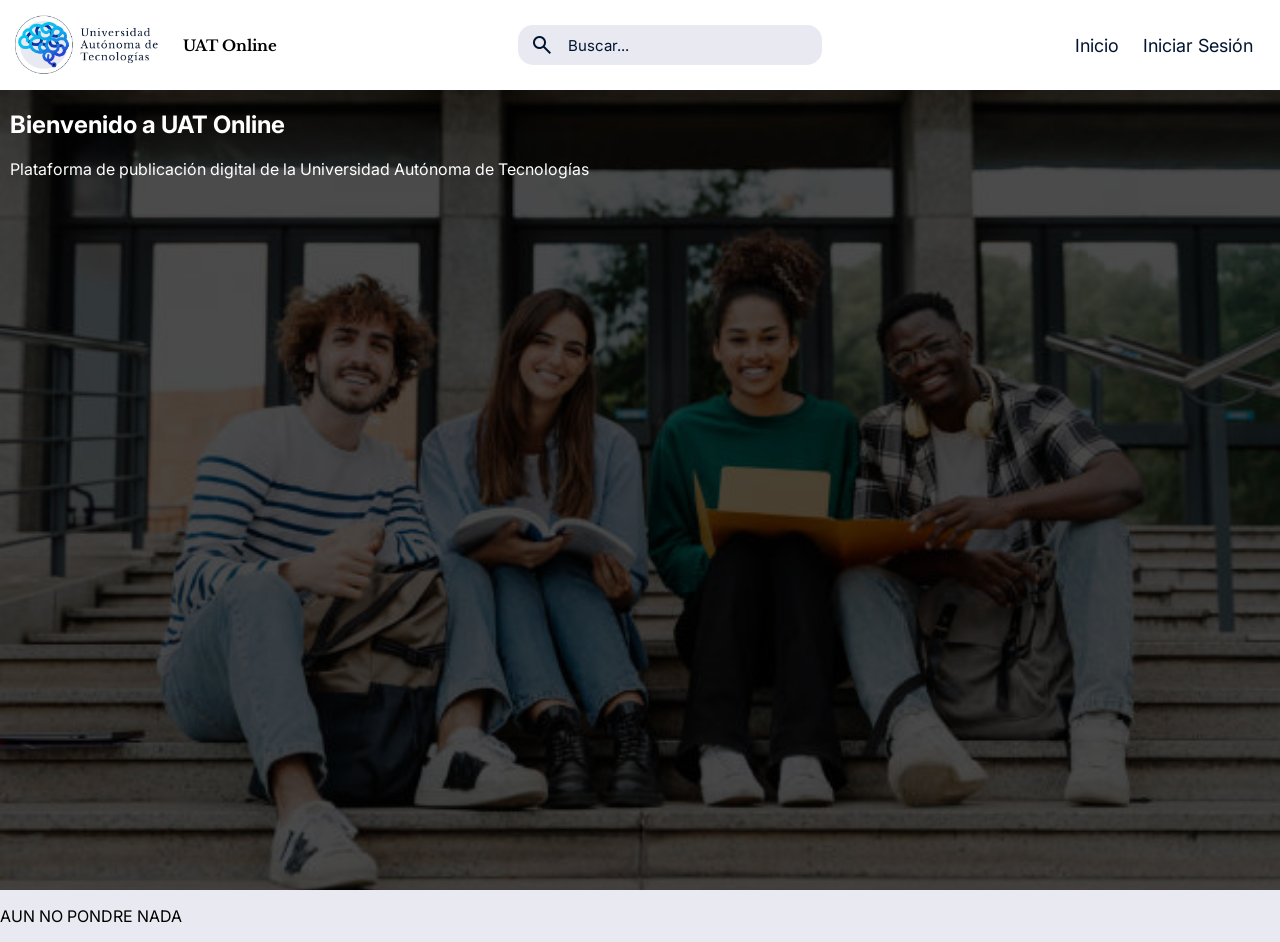
==== frontend/index.html @ 1fb451dc "Avances al menú" ====
<!DOCTYPE html>
<html lang="es">
<head>
    <meta charset="UTF-8">
    <meta name="viewport" content="width=device-width, initial-scale=1.0">

    <link rel="icon" type="image/png" href="img/logo/LogoPrincipal(fondo negro).png">
    <title>UAT Online</title>

    <link rel="preload" href="css/normalize.css" as="style">
    <link rel="stylesheet" href="css/nomalize.css">
    <link rel="preconnect" href="https://fonts.googleapis.com">
    <link rel="preconnect" href="https://fonts.gstatic.com" crossorigin>
    <link href="https://fonts.googleapis.com/css2?family=Inter:ital,opsz,wght@0,14..32,100..900;1,14..32,100..900&family=Libre+Baskerville:ital,wght@0,400..700;1,400..700&display=swap" rel="stylesheet">  
    <link rel="stylesheet" href="https://fonts.googleapis.com/css2?family=Material+Symbols+Outlined:opsz,wght,FILL,GRAD@24,400,0,0&icon_names=search" />
    <link rel="preload" href="css/styles.css" as="style">
    <link rel="stylesheet" href="css/styles.css">

</head>
<body>
    <!-- Menú de Navegación -->
    <header>
        <div class="nav-bg">

            <!-- Logo -->
            <div class="logo">
                <img src="img/logo/LogoPrincipalTexto(fondo blanco).png" alt="Logo de la empresa">
                <p>UAT Online</p>
            </div>
            
            <!-- Barra de búsqueda -->
            <div class="search-container">
                <span class="search-icon material-symbols-outlined">search</span>
                <input class="search" type="search" placeholder="Buscar...">
            </div>

            <nav class="nav-principal">
                <a href="#">Inicio</a>
                <a href="#">Iniciar Sesión</a>
            </nav>

        </div>
    </header>
    
    <!-- Heading -->
    <section class="uni">
        <section class="contenido-uni">
            <div class="ubicacion">
                <h2>Bienvenido a UAT Online</h2>
                <p>Plataforma de publicación digital de la Universidad Autónoma de Tecnologías</p>
            </div> 
        </section>
    </section>
    
    <!-- Contenido Principal -->
    <main>
        
    </main>

    <footer>
        <p>AUN NO PONDRE NADA</p>
    </footer>
</body>
</html>
---- frontend/css/styles.css ----
:root {
    --blanco: #ffffff;
    --gris-claro: #e9e9f1;
    --negro: #000000;
    --azul-logo: #001430;
    --celeste-bri: #00e3f8;
    --celeste: #0dc8f3;
    --principal: #19a2d9;
    --secundario: #0f3ab5;
    --boton-azul: #2643d4;
}

/* Globales */
html {
    font-size: 62.5%;
    box-sizing: border-box; /* Hack para Box Model */
}

*, *:before, *:after {
  box-sizing: inherit;
}

body {
    font-size: 16px; /* 1rem = 10px */
    background-color: var(--gris-claro);
    margin: 0;
    font-family: "Inter", sans-serif;
}

/* Barra Navegación */
.nav-bg {
    background-color: var(--blanco);
    padding: 1.5rem;
    display: flex;
    flex-direction: column;
    justify-content: space-between;
}

@media (min-width: 768px) {
    .nav-bg {
        flex-direction: row;
        align-items: center;
    }
}

/* Logo en nav */
.logo {
    display: flex;
    justify-content: center;
    align-items: center;
    margin-bottom: 1rem;
    gap: 2.5rem;
}

.logo img {
    height: 6rem;
    width: auto;
}

.logo p {
    font-family: "Libre Baskerville", serif;
    font-weight: 700;
    font-size: 1.5rem;
    margin: 0;  
}

@media (min-width: 768px) {
    .logo {
        display: flex;
        align-items: center;
        justify-content: center;
        margin-bottom: 0;
    }
}

/* Barra de busqueda */
.search-container {
    display: flex;
    align-items: center;
    background: var(--gris-claro);
    border-radius: 1.5rem;
    padding: 1.2rem;
    width: auto;
    height: 4rem;
}

.search::placeholder,
.search-icon {
    color: var(--azul-logo);
}

.search {
    font-size: 1.5rem;
    font-family: "Inter", sans-serif;
    margin-left: 1.2rem;
    outline: none;
    border: none;
    background: transparent;
    width: 100%;
}

@media (min-width: 768px) {
    .search-container {
        flex-direction: row;
        align-items: center;
        margin-left: 1.5rem;
        margin-right: 1.5rem;
    }
}

/* Navegación */
.nav-principal {
    display: flex;
    flex-direction: column;
    align-items: stretch;
    margin-top: 1rem;
}

@media (min-width: 768px) {
    .nav-principal {
        flex-direction: row;
        justify-content: flex-end;
        align-items: center;
        margin-top: 0;
    }
}

.nav-principal a{
    display: block;
    text-align: center;
    color: var(--azul-logo);
    text-decoration: none;
    font-weight: 400;
    font-size: 1.8rem;
    padding: 1.2rem;
}

.nav-principal a:hover {
    background-color:var(--azul-logo);
    color: var(--blanco);
    border-radius: 1.5rem;
}

/* Uni - Inicio */
.uni {
    background-image: url(../img/bg/bg-inicio.jpg);
    background-repeat: no-repeat;
    background-size: cover;
    height: 60rem;
    position: relative;
}

@media (min-width: 768px) {
    .uni {
        height: 80rem;
    }
}

.contenido-uni {
    position: absolute;
    background-color: rgba(0, 0, 0, .7);
    background-color: rgb(0 0 0 / 70%);
    width: 100%;
    height: 100%;
}

.contenido-uni h2,
.contenido-uni p {
    color: var(--blanco);
}

.contenido-uni .ubicacion {
    margin: 1rem;
    display: block;
    align-items: center;
}
---- frontend/css/styles.css ----
:root {
    --blanco: #ffffff;
    --gris-claro: #e9e9f1;
    --negro: #000000;
    --azul-logo: #001430;
    --celeste-bri: #00e3f8;
    --celeste: #0dc8f3;
    --principal: #19a2d9;
    --secundario: #0f3ab5;
    --boton-azul: #2643d4;
}

/* Globales */
html {
    font-size: 62.5%;
    box-sizing: border-box; /* Hack para Box Model */
}

*, *:before, *:after {
  box-sizing: inherit;
}

body {
    font-size: 16px; /* 1rem = 10px */
    background-color: var(--gris-claro);
    margin: 0;
    font-family: "Inter", sans-serif;
}

/* Barra Navegación */
.nav-bg {
    background-color: var(--blanco);
    padding: 1.5rem;
    display: flex;
    flex-direction: column;
    justify-content: space-between;
}

@media (min-width: 768px) {
    .nav-bg {
        flex-direction: row;
        align-items: center;
    }
}

/* Logo en nav */
.logo {
    display: flex;
    justify-content: center;
    align-items: center;
    margin-bottom: 1rem;
    gap: 2.5rem;
}

.logo img {
    height: 6rem;
    width: auto;
}

.logo p {
    font-family: "Libre Baskerville", serif;
    font-weight: 700;
    font-size: 1.5rem;
    margin: 0;  
}

@media (min-width: 768px) {
    .logo {
        display: flex;
        align-items: center;
        justify-content: center;
        margin-bottom: 0;
    }
}

/* Barra de busqueda */
.search-container {
    display: flex;
    align-items: center;
    background: var(--gris-claro);
    border-radius: 1.5rem;
    padding: 1.2rem;
    width: auto;
    height: 4rem;
}

.search::placeholder,
.search-icon {
    color: var(--azul-logo);
}

.search {
    font-size: 1.5rem;
    font-family: "Inter", sans-serif;
    margin-left: 1.2rem;
    outline: none;
    border: none;
    background: transparent;
    width: 100%;
}

@media (min-width: 768px) {
    .search-container {
        flex-direction: row;
        align-items: center;
        margin-left: 1.5rem;
        margin-right: 1.5rem;
    }
}

/* Navegación */
.nav-principal {
    display: flex;
    flex-direction: column;
    align-items: stretch;
    margin-top: 1rem;
}

@media (min-width: 768px) {
    .nav-principal {
        flex-direction: row;
        justify-content: flex-end;
        align-items: center;
        margin-top: 0;
    }
}

.nav-principal a{
    display: block;
    text-align: center;
    color: var(--azul-logo);
    text-decoration: none;
    font-weight: 400;
    font-size: 1.8rem;
    padding: 1.2rem;
}

.nav-principal a:hover {
    background-color:var(--azul-logo);
    color: var(--blanco);
    border-radius: 1.5rem;
}

/* Uni - Inicio */
.uni {
    background-image: url(../img/bg/bg-inicio.jpg);
    background-repeat: no-repeat;
    background-size: cover;
    height: 60rem;
    position: relative;
}

@media (min-width: 768px) {
    .uni {
        height: 80rem;
    }
}

.contenido-uni {
    position: absolute;
    background-color: rgba(0, 0, 0, .7);
    background-color: rgb(0 0 0 / 70%);
    width: 100%;
    height: 100%;
}

.contenido-uni h2,
.contenido-uni p {
    color: var(--blanco);
}

.contenido-uni .ubicacion {
    margin: 1rem;
    display: block;
    align-items: center;
}
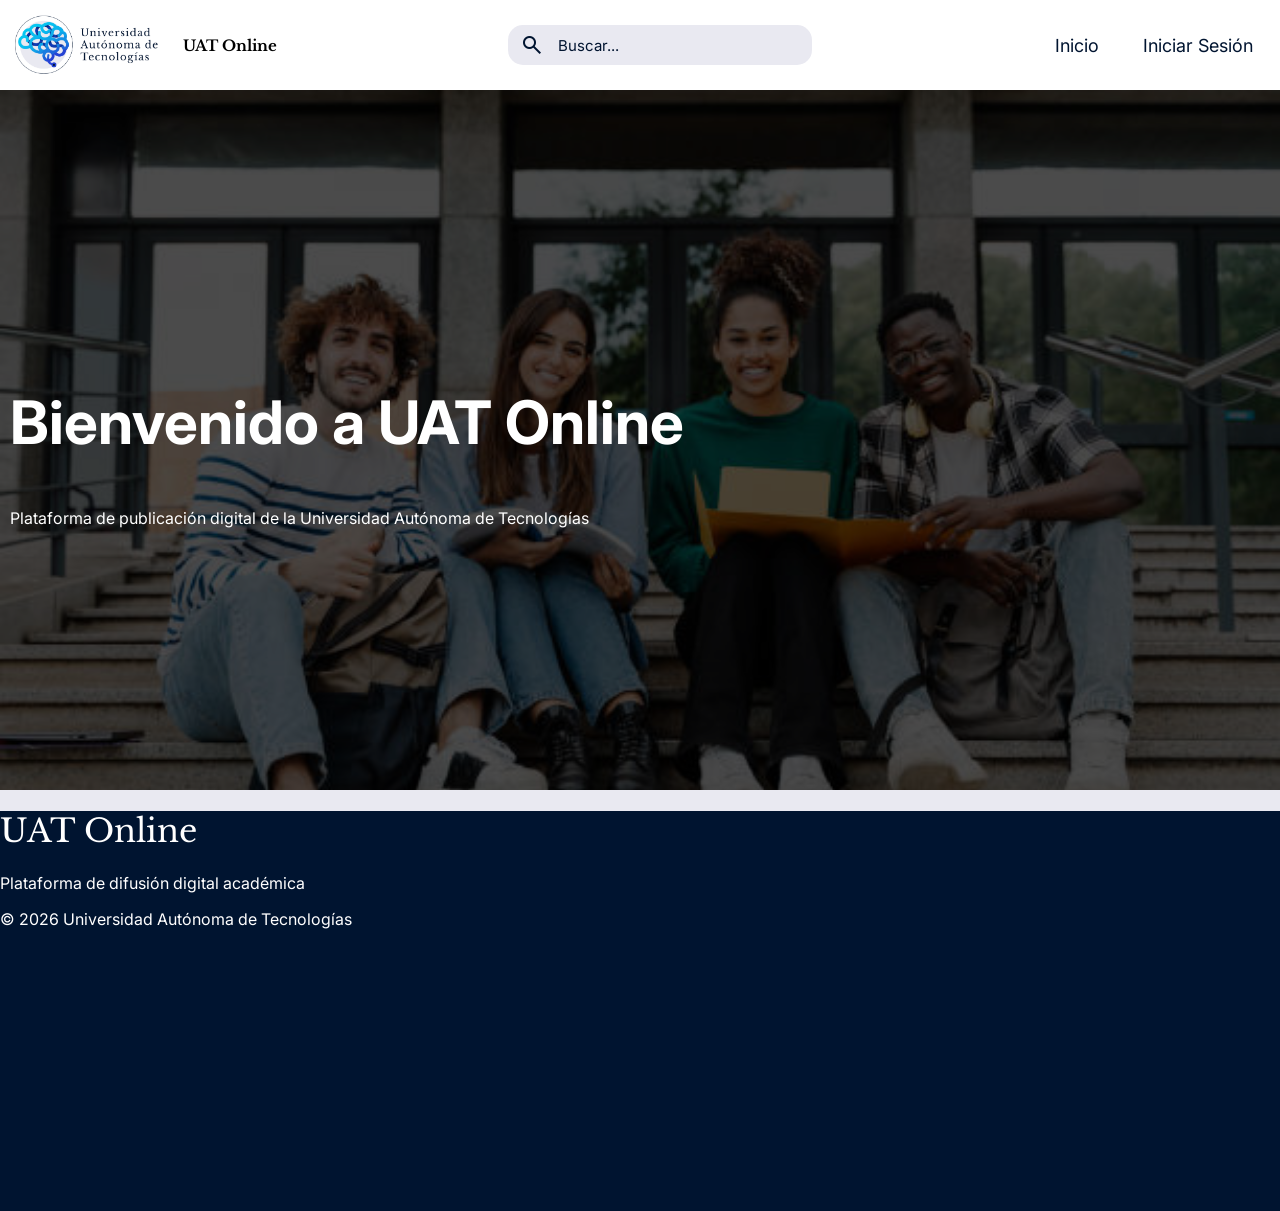
==== commit 77b93739: "Avances" ====
--- a/frontend/index.html
+++ b/frontend/index.html
@@ -54,11 +54,24 @@
     
     <!-- Contenido Principal -->
     <main>
-        
+        <section class="ultimas-publi">
+
+        </section>
+
+        <section class="material-clases">
+
+        </section>
+
+        <section class="salon-fama">
+
+        </section>
+
     </main>
 
-    <footer>
-        <p>AUN NO PONDRE NADA</p>
-    </footer>
 </body>
+<footer class="footer">
+    <h1>UAT Online</h1>
+    <p>Plataforma de difusión digital académica</p>
+    <p>© 2026 Universidad Autónoma de Tecnologías</p>
+</footer>
 </html>
--- a/frontend/css/styles.css
+++ b/frontend/css/styles.css
@@ -95,7 +95,7 @@
     margin-left: 1.2rem;
     outline: none;
     border: none;
-    background: transparent;
+    background: transparent;    
     width: 100%;
 }
 
@@ -119,9 +119,9 @@
 @media (min-width: 768px) {
     .nav-principal {
         flex-direction: row;
-        justify-content: flex-end;
-        align-items: center;
+        justify-content: space-between;
         margin-top: 0;
+        gap: 2rem;
     }
 }
 
@@ -136,8 +136,8 @@
 }
 
 .nav-principal a:hover {
-    background-color:var(--azul-logo);
-    color: var(--blanco);
+    background-color:var(--gris-claro);
+    color: var(--azul-logo);
     border-radius: 1.5rem;
 }
 
@@ -146,13 +146,13 @@
     background-image: url(../img/bg/bg-inicio.jpg);
     background-repeat: no-repeat;
     background-size: cover;
-    height: 60rem;
+    height: 40rem;
     position: relative;
 }
 
 @media (min-width: 768px) {
     .uni {
-        height: 80rem;
+        height: 70rem;
     }
 }
 
@@ -162,15 +162,39 @@
     background-color: rgb(0 0 0 / 70%);
     width: 100%;
     height: 100%;
+    display: flex;
+    flex-direction: column;
+	align-items: start;
+	justify-content: center;
 }
 
 .contenido-uni h2,
 .contenido-uni p {
     color: var(--blanco);
+}
+
+.contenido-uni h2 {
+    font-size: 6rem;
 }
 
 .contenido-uni .ubicacion {
     margin: 1rem;
     display: block;
     align-items: center;
+}
+
+/* Footer */
+.footer {
+    background-color: var(--azul-logo);
+    height: 40rem;
+}
+
+.footer h1 {
+    color: var(--blanco);
+    font-family: "Libre Baskerville", serif;
+    font-weight: 400;
+}
+
+.footer p {
+    color: var(--blanco);
 }
--- a/frontend/css/styles.css
+++ b/frontend/css/styles.css
@@ -95,7 +95,7 @@
     margin-left: 1.2rem;
     outline: none;
     border: none;
-    background: transparent;
+    background: transparent;    
     width: 100%;
 }
 
@@ -119,9 +119,9 @@
 @media (min-width: 768px) {
     .nav-principal {
         flex-direction: row;
-        justify-content: flex-end;
-        align-items: center;
+        justify-content: space-between;
         margin-top: 0;
+        gap: 2rem;
     }
 }
 
@@ -136,8 +136,8 @@
 }
 
 .nav-principal a:hover {
-    background-color:var(--azul-logo);
-    color: var(--blanco);
+    background-color:var(--gris-claro);
+    color: var(--azul-logo);
     border-radius: 1.5rem;
 }
 
@@ -146,13 +146,13 @@
     background-image: url(../img/bg/bg-inicio.jpg);
     background-repeat: no-repeat;
     background-size: cover;
-    height: 60rem;
+    height: 40rem;
     position: relative;
 }
 
 @media (min-width: 768px) {
     .uni {
-        height: 80rem;
+        height: 70rem;
     }
 }
 
@@ -162,15 +162,39 @@
     background-color: rgb(0 0 0 / 70%);
     width: 100%;
     height: 100%;
+    display: flex;
+    flex-direction: column;
+	align-items: start;
+	justify-content: center;
 }
 
 .contenido-uni h2,
 .contenido-uni p {
     color: var(--blanco);
+}
+
+.contenido-uni h2 {
+    font-size: 6rem;
 }
 
 .contenido-uni .ubicacion {
     margin: 1rem;
     display: block;
     align-items: center;
+}
+
+/* Footer */
+.footer {
+    background-color: var(--azul-logo);
+    height: 40rem;
+}
+
+.footer h1 {
+    color: var(--blanco);
+    font-family: "Libre Baskerville", serif;
+    font-weight: 400;
+}
+
+.footer p {
+    color: var(--blanco);
 }
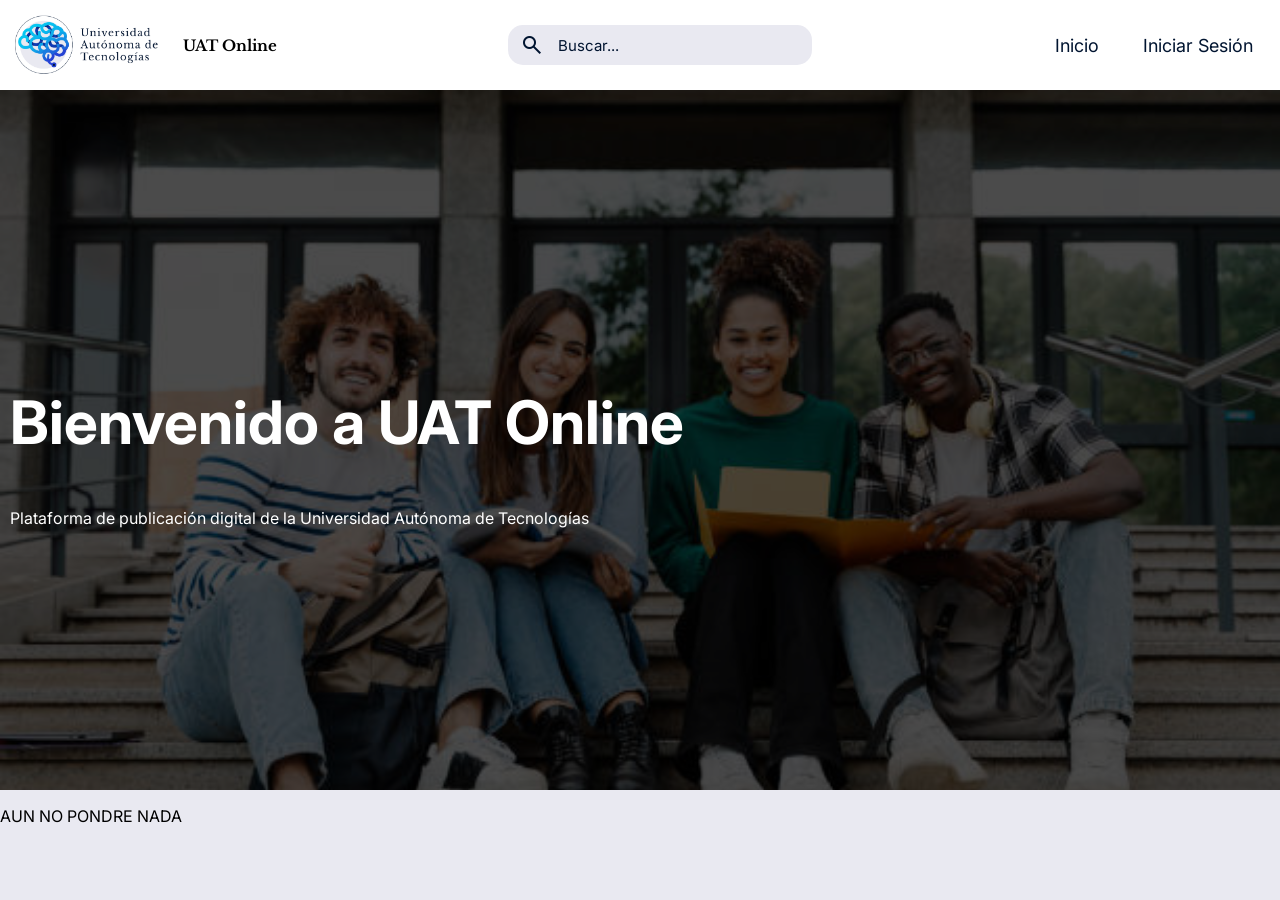
==== commit f86464fa: "Login terminado" ====
--- a/frontend/index.html
+++ b/frontend/index.html
@@ -36,7 +36,7 @@
 
             <nav class="nav-principal">
                 <a href="#">Inicio</a>
-                <a href="#">Iniciar Sesión</a>
+                <a href="login.html">Iniciar Sesión</a>
             </nav>
 
         </div>
@@ -54,24 +54,11 @@
     
     <!-- Contenido Principal -->
     <main>
-        <section class="ultimas-publi">
-
-        </section>
-
-        <section class="material-clases">
-
-        </section>
-
-        <section class="salon-fama">
-
-        </section>
-
+        
     </main>
 
+    <footer>
+        <p>AUN NO PONDRE NADA</p>
+    </footer>
 </body>
-<footer class="footer">
-    <h1>UAT Online</h1>
-    <p>Plataforma de difusión digital académica</p>
-    <p>© 2026 Universidad Autónoma de Tecnologías</p>
-</footer>
 </html>
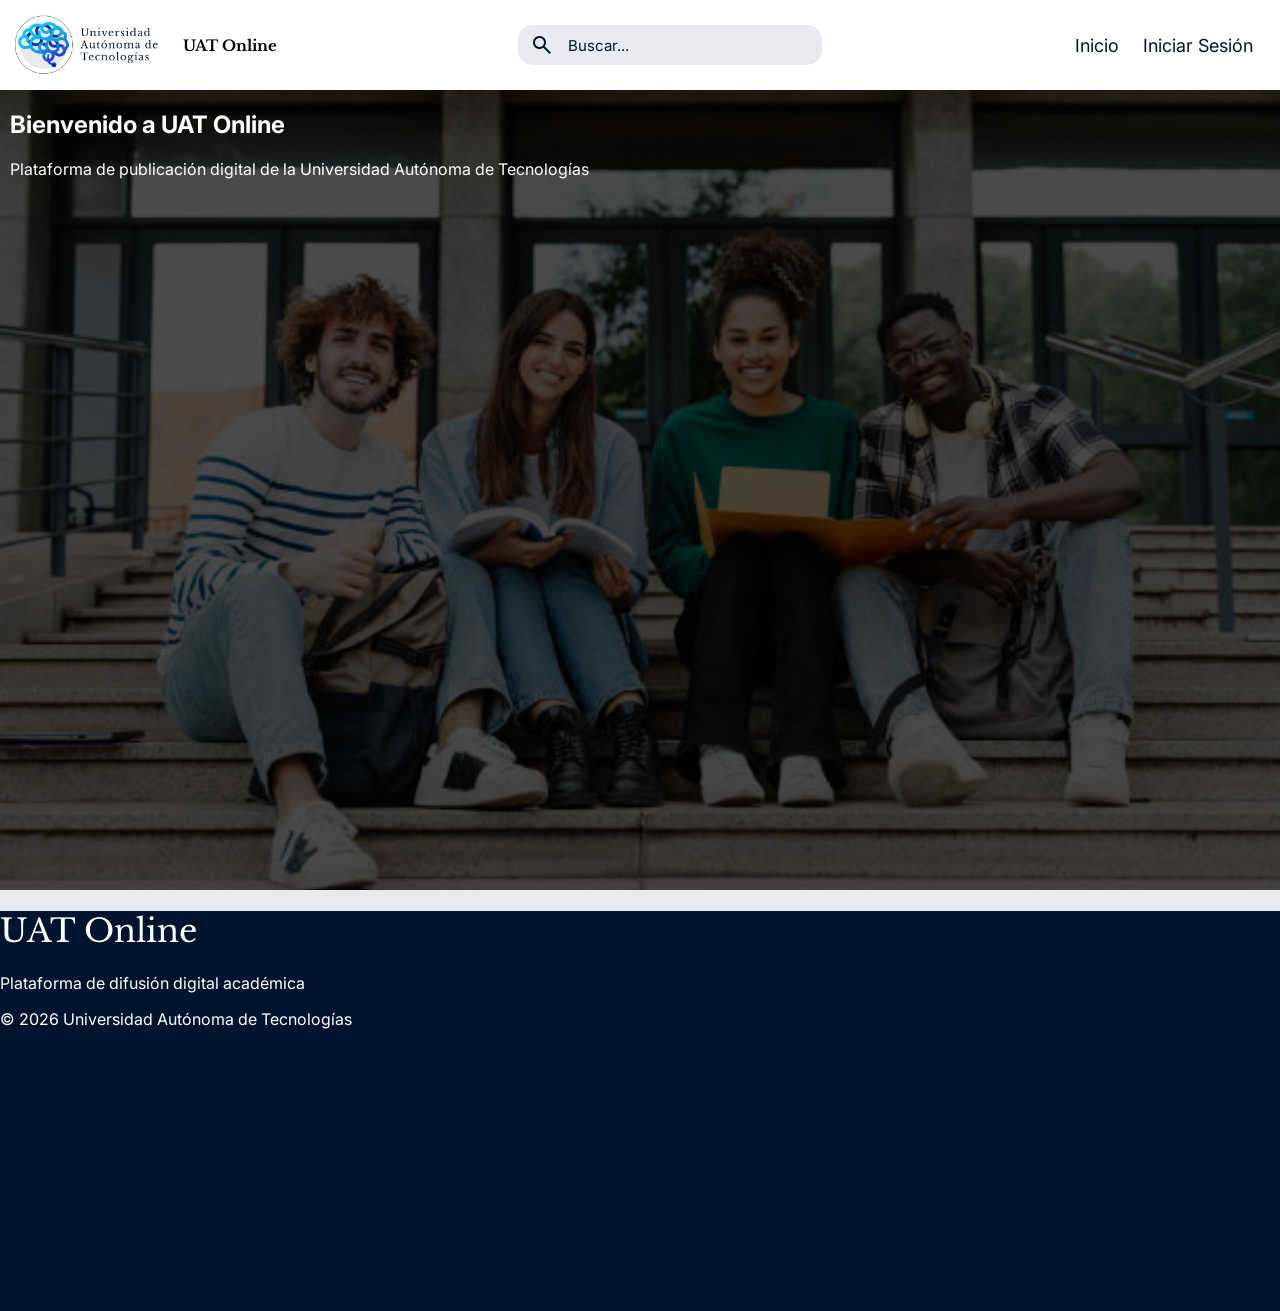
==== commit 1463679c: "Merge branch 'main' into Espitia" ====
--- a/frontend/index.html
+++ b/frontend/index.html
@@ -54,11 +54,24 @@
     
     <!-- Contenido Principal -->
     <main>
-        
+        <section class="ultimas-publi">
+
+        </section>
+
+        <section class="material-clases">
+
+        </section>
+
+        <section class="salon-fama">
+
+        </section>
+
     </main>
 
-    <footer>
-        <p>AUN NO PONDRE NADA</p>
-    </footer>
 </body>
+<footer class="footer">
+    <h1>UAT Online</h1>
+    <p>Plataforma de difusión digital académica</p>
+    <p>© 2026 Universidad Autónoma de Tecnologías</p>
+</footer>
 </html>
--- a/frontend/css/styles.css
+++ b/frontend/css/styles.css
@@ -95,7 +95,7 @@
     margin-left: 1.2rem;
     outline: none;
     border: none;
-    background: transparent;    
+    background: transparent;
     width: 100%;
 }
 
@@ -119,9 +119,7 @@
 @media (min-width: 768px) {
     .nav-principal {
         flex-direction: row;
-        justify-content: space-between;
         margin-top: 0;
-        gap: 2rem;
     }
 }
 
@@ -141,18 +139,24 @@
     border-radius: 1.5rem;
 }
 
+.nav-principal .pag-actual {
+    background-color: var(--azul-logo);
+    color: var(--blanco);
+    border-radius: 1.5rem;
+}
+
 /* Uni - Inicio */
 .uni {
     background-image: url(../img/bg/bg-inicio.jpg);
     background-repeat: no-repeat;
     background-size: cover;
-    height: 40rem;
+    height: 60rem;
     position: relative;
 }
 
 @media (min-width: 768px) {
     .uni {
-        height: 70rem;
+        height: 80rem;
     }
 }
 
@@ -162,19 +166,11 @@
     background-color: rgb(0 0 0 / 70%);
     width: 100%;
     height: 100%;
-    display: flex;
-    flex-direction: column;
-	align-items: start;
-	justify-content: center;
 }
 
 .contenido-uni h2,
 .contenido-uni p {
     color: var(--blanco);
-}
-
-.contenido-uni h2 {
-    font-size: 6rem;
 }
 
 .contenido-uni .ubicacion {
--- a/frontend/css/styles.css
+++ b/frontend/css/styles.css
@@ -95,7 +95,7 @@
     margin-left: 1.2rem;
     outline: none;
     border: none;
-    background: transparent;    
+    background: transparent;
     width: 100%;
 }
 
@@ -119,9 +119,7 @@
 @media (min-width: 768px) {
     .nav-principal {
         flex-direction: row;
-        justify-content: space-between;
         margin-top: 0;
-        gap: 2rem;
     }
 }
 
@@ -141,18 +139,24 @@
     border-radius: 1.5rem;
 }
 
+.nav-principal .pag-actual {
+    background-color: var(--azul-logo);
+    color: var(--blanco);
+    border-radius: 1.5rem;
+}
+
 /* Uni - Inicio */
 .uni {
     background-image: url(../img/bg/bg-inicio.jpg);
     background-repeat: no-repeat;
     background-size: cover;
-    height: 40rem;
+    height: 60rem;
     position: relative;
 }
 
 @media (min-width: 768px) {
     .uni {
-        height: 70rem;
+        height: 80rem;
     }
 }
 
@@ -162,19 +166,11 @@
     background-color: rgb(0 0 0 / 70%);
     width: 100%;
     height: 100%;
-    display: flex;
-    flex-direction: column;
-	align-items: start;
-	justify-content: center;
 }
 
 .contenido-uni h2,
 .contenido-uni p {
     color: var(--blanco);
-}
-
-.contenido-uni h2 {
-    font-size: 6rem;
 }
 
 .contenido-uni .ubicacion {
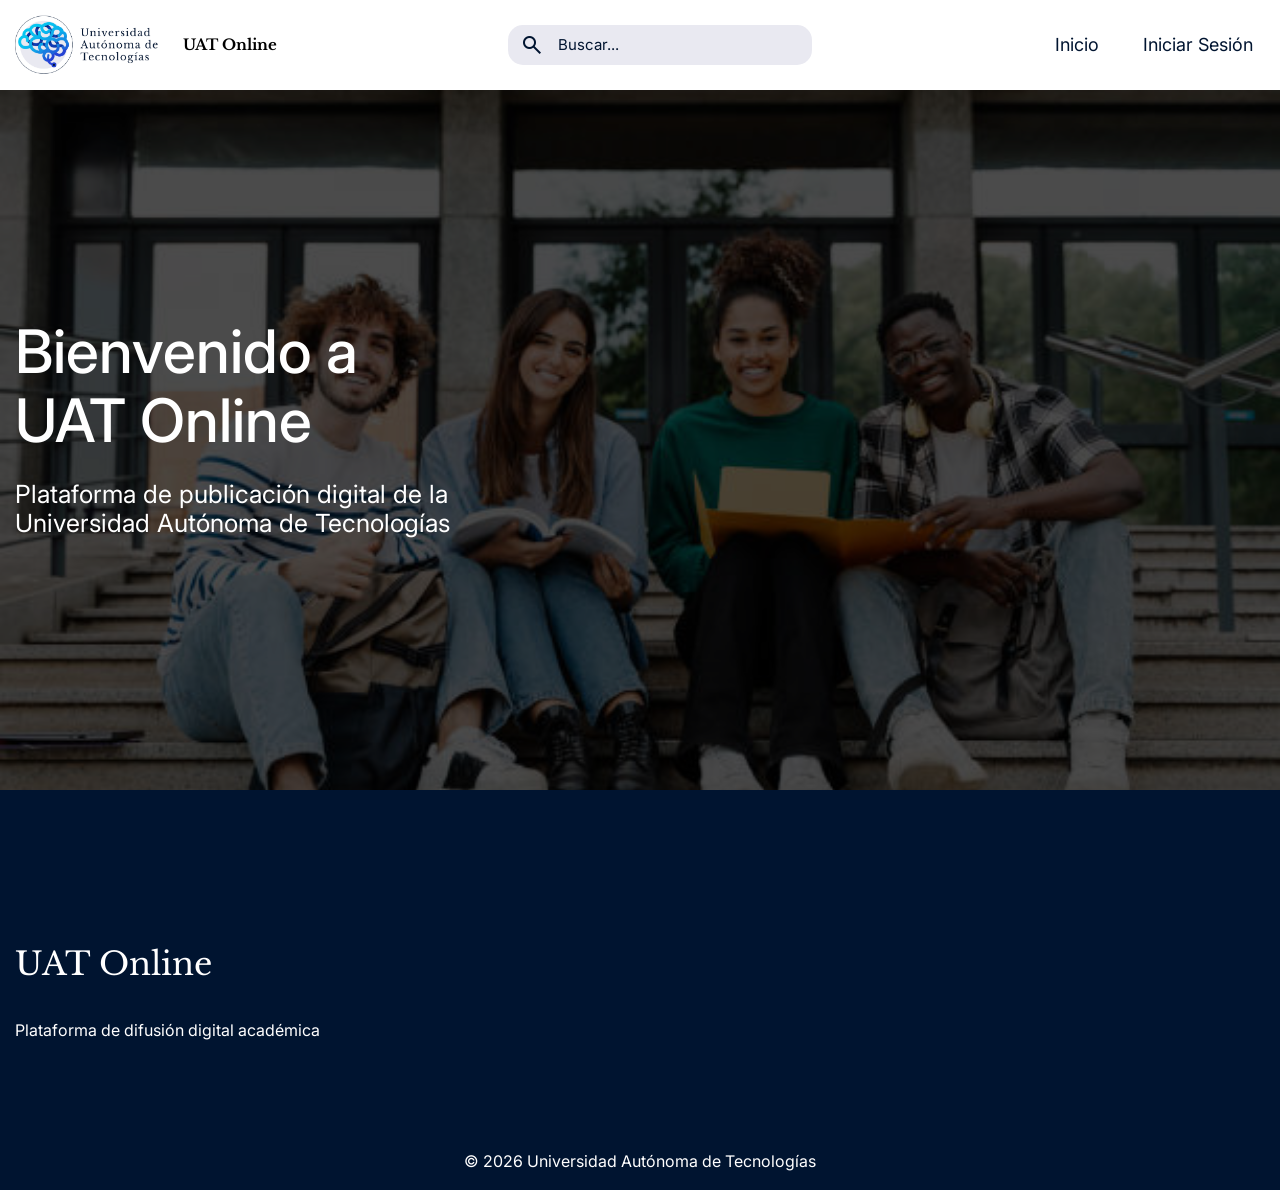
==== commit bc5228ad: "Ajustes en barra nav de otras paginas, acomodo de codigo de espitia cabron, cambio de imagen en inic" ====
--- a/frontend/index.html
+++ b/frontend/index.html
@@ -8,7 +8,7 @@
     <title>UAT Online</title>
 
     <link rel="preload" href="css/normalize.css" as="style">
-    <link rel="stylesheet" href="css/nomalize.css">
+    <link rel="stylesheet" href="css/normalize.css">
     <link rel="preconnect" href="https://fonts.googleapis.com">
     <link rel="preconnect" href="https://fonts.gstatic.com" crossorigin>
     <link href="https://fonts.googleapis.com/css2?family=Inter:ital,opsz,wght@0,14..32,100..900;1,14..32,100..900&family=Libre+Baskerville:ital,wght@0,400..700;1,400..700&display=swap" rel="stylesheet">  
@@ -23,7 +23,7 @@
         <div class="nav-bg">
 
             <!-- Logo -->
-            <div class="logo">
+            <div class="logo" href="index.html">
                 <img src="img/logo/LogoPrincipalTexto(fondo blanco).png" alt="Logo de la empresa">
                 <p>UAT Online</p>
             </div>
@@ -35,19 +35,19 @@
             </div>
 
             <nav class="nav-principal">
-                <a href="#">Inicio</a>
+                <a href="index.html">Inicio</a>
                 <a href="login.html">Iniciar Sesión</a>
             </nav>
 
         </div>
     </header>
     
-    <!-- Heading -->
+    <!-- Heading --> 
     <section class="uni">
         <section class="contenido-uni">
             <div class="ubicacion">
-                <h2>Bienvenido a UAT Online</h2>
-                <p>Plataforma de publicación digital de la Universidad Autónoma de Tecnologías</p>
+                <h2>Bienvenido a<br>UAT Online</h2>
+                <p>Plataforma de publicación digital de la<br>Universidad Autónoma de Tecnologías</p>
             </div> 
         </section>
     </section>
@@ -70,8 +70,10 @@
 
 </body>
 <footer class="footer">
-    <h1>UAT Online</h1>
-    <p>Plataforma de difusión digital académica</p>
-    <p>© 2026 Universidad Autónoma de Tecnologías</p>
+    <section class="contenido-footer">
+        <h1>UAT Online</h1>
+        <p>Plataforma de difusión digital académica</p>
+    </section>
+    <p class="copy">© 2026 Universidad Autónoma de Tecnologías</p>
 </footer>
 </html>
--- a/frontend/css/styles.css
+++ b/frontend/css/styles.css
@@ -61,7 +61,7 @@
     font-family: "Libre Baskerville", serif;
     font-weight: 700;
     font-size: 1.5rem;
-    margin: 0;  
+    margin: 0;
 }
 
 @media (min-width: 768px) {
@@ -95,7 +95,7 @@
     margin-left: 1.2rem;
     outline: none;
     border: none;
-    background: transparent;
+    background: transparent;    
     width: 100%;
 }
 
@@ -119,7 +119,10 @@
 @media (min-width: 768px) {
     .nav-principal {
         flex-direction: row;
+        justify-content: space-between;
         margin-top: 0;
+        gap: 2rem;
+        align-items: center;
     }
 }
 
@@ -139,24 +142,18 @@
     border-radius: 1.5rem;
 }
 
-.nav-principal .pag-actual {
-    background-color: var(--azul-logo);
-    color: var(--blanco);
-    border-radius: 1.5rem;
-}
-
 /* Uni - Inicio */
 .uni {
     background-image: url(../img/bg/bg-inicio.jpg);
     background-repeat: no-repeat;
     background-size: cover;
-    height: 60rem;
+    height: 40rem;
     position: relative;
 }
 
 @media (min-width: 768px) {
     .uni {
-        height: 80rem;
+        height: 70rem;
     }
 }
 
@@ -166,15 +163,36 @@
     background-color: rgb(0 0 0 / 70%);
     width: 100%;
     height: 100%;
+    display: flex;
+    flex-direction: column;
+	align-items: start;
+	justify-content: center;
 }
 
 .contenido-uni h2,
 .contenido-uni p {
     color: var(--blanco);
+    font-size: 1.5rem;
+}
+
+.contenido-uni h2 {
+    font-size: 3.5rem;
+    font-weight: 500;
+    margin: 0;
+}
+
+@media (min-width: 768px) {
+    .contenido-uni h2 {
+        font-size: 6rem;
+    }
+
+    .contenido-uni p {
+        font-size: 2.5rem;
+    }
 }
 
 .contenido-uni .ubicacion {
-    margin: 1rem;
+    margin: 1.5rem;
     display: block;
     align-items: center;
 }
@@ -183,6 +201,18 @@
 .footer {
     background-color: var(--azul-logo);
     height: 40rem;
+    position: relative;
+}
+
+.contenido-footer {
+    position: absolute;
+    width: 100%;
+    height: 100%;
+    display: flex;
+    flex-direction: column;
+    align-items: start;
+    justify-content: center;
+    padding: 1.5rem;
 }
 
 .footer h1 {
@@ -193,4 +223,13 @@
 
 .footer p {
     color: var(--blanco);
+}
+
+p.copy {
+    position: absolute;
+    bottom: 0;
+    width: 100%;
+    margin: 0;
+    padding: 2rem 0;
+    text-align: center;
 }
--- a/frontend/css/styles.css
+++ b/frontend/css/styles.css
@@ -61,7 +61,7 @@
     font-family: "Libre Baskerville", serif;
     font-weight: 700;
     font-size: 1.5rem;
-    margin: 0;  
+    margin: 0;
 }
 
 @media (min-width: 768px) {
@@ -95,7 +95,7 @@
     margin-left: 1.2rem;
     outline: none;
     border: none;
-    background: transparent;
+    background: transparent;    
     width: 100%;
 }
 
@@ -119,7 +119,10 @@
 @media (min-width: 768px) {
     .nav-principal {
         flex-direction: row;
+        justify-content: space-between;
         margin-top: 0;
+        gap: 2rem;
+        align-items: center;
     }
 }
 
@@ -139,24 +142,18 @@
     border-radius: 1.5rem;
 }
 
-.nav-principal .pag-actual {
-    background-color: var(--azul-logo);
-    color: var(--blanco);
-    border-radius: 1.5rem;
-}
-
 /* Uni - Inicio */
 .uni {
     background-image: url(../img/bg/bg-inicio.jpg);
     background-repeat: no-repeat;
     background-size: cover;
-    height: 60rem;
+    height: 40rem;
     position: relative;
 }
 
 @media (min-width: 768px) {
     .uni {
-        height: 80rem;
+        height: 70rem;
     }
 }
 
@@ -166,15 +163,36 @@
     background-color: rgb(0 0 0 / 70%);
     width: 100%;
     height: 100%;
+    display: flex;
+    flex-direction: column;
+	align-items: start;
+	justify-content: center;
 }
 
 .contenido-uni h2,
 .contenido-uni p {
     color: var(--blanco);
+    font-size: 1.5rem;
+}
+
+.contenido-uni h2 {
+    font-size: 3.5rem;
+    font-weight: 500;
+    margin: 0;
+}
+
+@media (min-width: 768px) {
+    .contenido-uni h2 {
+        font-size: 6rem;
+    }
+
+    .contenido-uni p {
+        font-size: 2.5rem;
+    }
 }
 
 .contenido-uni .ubicacion {
-    margin: 1rem;
+    margin: 1.5rem;
     display: block;
     align-items: center;
 }
@@ -183,6 +201,18 @@
 .footer {
     background-color: var(--azul-logo);
     height: 40rem;
+    position: relative;
+}
+
+.contenido-footer {
+    position: absolute;
+    width: 100%;
+    height: 100%;
+    display: flex;
+    flex-direction: column;
+    align-items: start;
+    justify-content: center;
+    padding: 1.5rem;
 }
 
 .footer h1 {
@@ -193,4 +223,13 @@
 
 .footer p {
     color: var(--blanco);
+}
+
+p.copy {
+    position: absolute;
+    bottom: 0;
+    width: 100%;
+    margin: 0;
+    padding: 2rem 0;
+    text-align: center;
 }
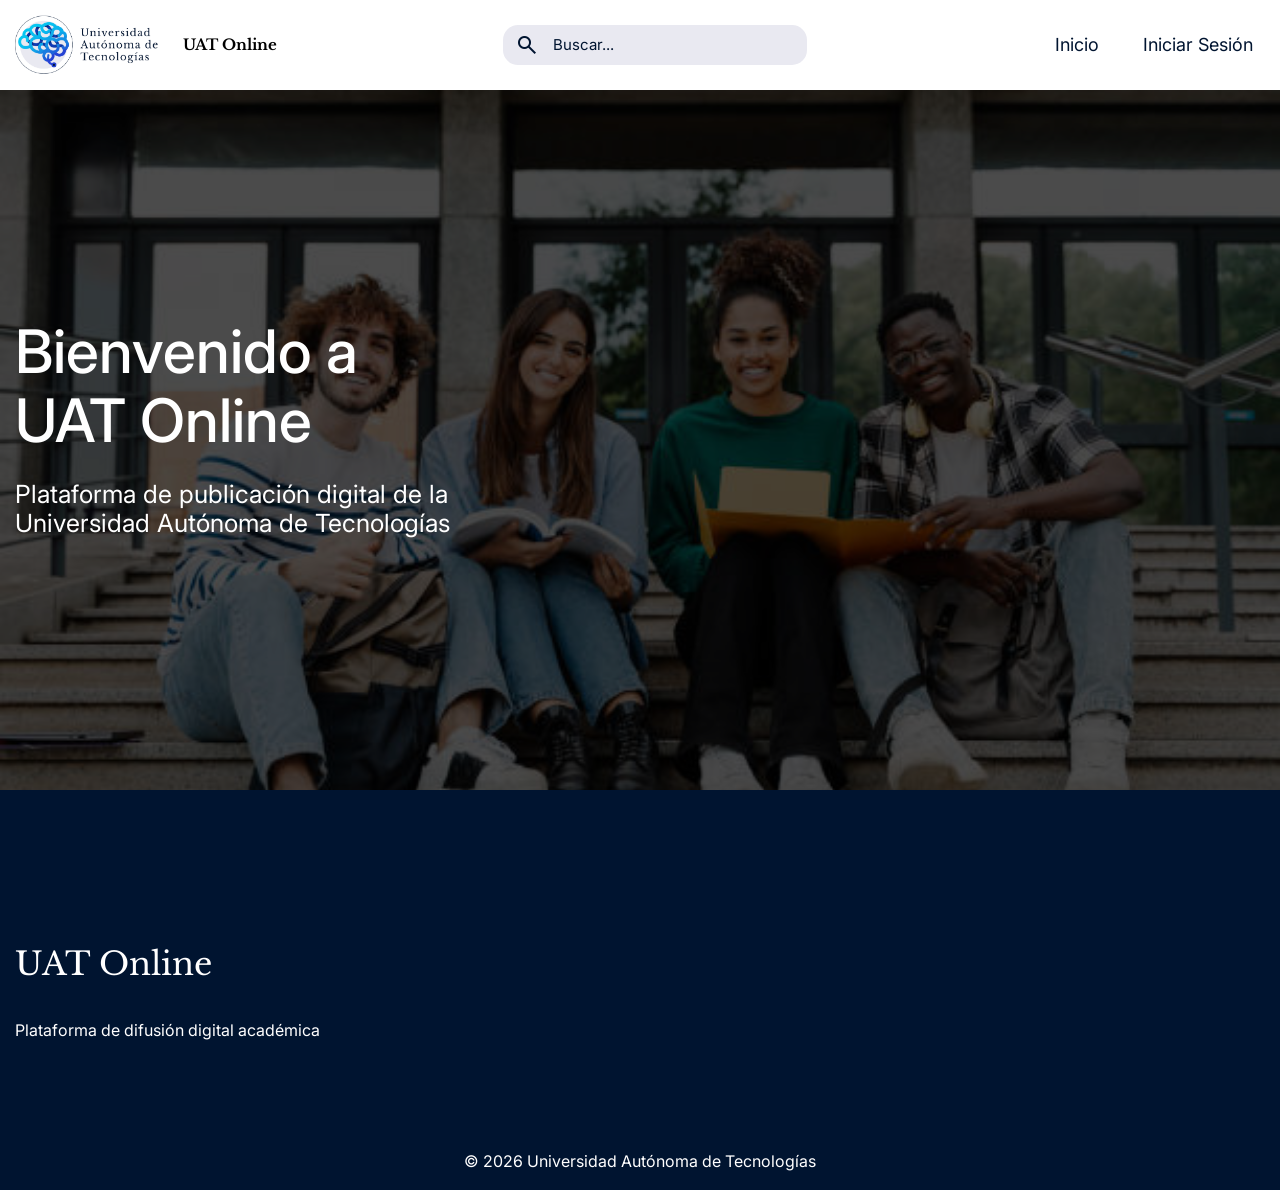
==== commit 599821cb: "Merge branch 'main' into fernando" ====
--- a/frontend/index.html
+++ b/frontend/index.html
@@ -5,7 +5,7 @@
     <meta name="viewport" content="width=device-width, initial-scale=1.0">
 
     <link rel="icon" type="image/png" href="img/logo/LogoPrincipal(fondo negro).png">
-    <title>UAT Online</title>
+    <title>UAT Online - Inicio</title>
 
     <link rel="preload" href="css/normalize.css" as="style">
     <link rel="stylesheet" href="css/normalize.css">
@@ -13,6 +13,7 @@
     <link rel="preconnect" href="https://fonts.gstatic.com" crossorigin>
     <link href="https://fonts.googleapis.com/css2?family=Inter:ital,opsz,wght@0,14..32,100..900;1,14..32,100..900&family=Libre+Baskerville:ital,wght@0,400..700;1,400..700&display=swap" rel="stylesheet">  
     <link rel="stylesheet" href="https://fonts.googleapis.com/css2?family=Material+Symbols+Outlined:opsz,wght,FILL,GRAD@24,400,0,0&icon_names=search" />
+    
     <link rel="preload" href="css/styles.css" as="style">
     <link rel="stylesheet" href="css/styles.css">
 
--- a/frontend/css/styles.css
+++ b/frontend/css/styles.css
@@ -8,6 +8,7 @@
     --principal: #19a2d9;
     --secundario: #0f3ab5;
     --boton-azul: #2643d4;
+    --fuente-principal: 'Inter', sans-serif;
 }
 
 /* Globales */
@@ -24,7 +25,7 @@
     font-size: 16px; /* 1rem = 10px */
     background-color: var(--gris-claro);
     margin: 0;
-    font-family: "Inter", sans-serif;
+    font-family: var(--fuente-principal);
 }
 
 /* Barra Navegación */
@@ -38,6 +39,8 @@
 
 @media (min-width: 768px) {
     .nav-bg {
+        align-items: center;
+        position: relative;
         flex-direction: row;
         align-items: center;
     }
@@ -91,7 +94,7 @@
 
 .search {
     font-size: 1.5rem;
-    font-family: "Inter", sans-serif;
+    font-family: var(--fuente-principal);
     margin-left: 1.2rem;
     outline: none;
     border: none;
@@ -105,6 +108,9 @@
         align-items: center;
         margin-left: 1.5rem;
         margin-right: 1.5rem;
+        position: absolute;
+        left: 50%;
+        transform: translateX(-50%);
     }
 }
 
--- a/frontend/css/styles.css
+++ b/frontend/css/styles.css
@@ -8,6 +8,7 @@
     --principal: #19a2d9;
     --secundario: #0f3ab5;
     --boton-azul: #2643d4;
+    --fuente-principal: 'Inter', sans-serif;
 }
 
 /* Globales */
@@ -24,7 +25,7 @@
     font-size: 16px; /* 1rem = 10px */
     background-color: var(--gris-claro);
     margin: 0;
-    font-family: "Inter", sans-serif;
+    font-family: var(--fuente-principal);
 }
 
 /* Barra Navegación */
@@ -38,6 +39,8 @@
 
 @media (min-width: 768px) {
     .nav-bg {
+        align-items: center;
+        position: relative;
         flex-direction: row;
         align-items: center;
     }
@@ -91,7 +94,7 @@
 
 .search {
     font-size: 1.5rem;
-    font-family: "Inter", sans-serif;
+    font-family: var(--fuente-principal);
     margin-left: 1.2rem;
     outline: none;
     border: none;
@@ -105,6 +108,9 @@
         align-items: center;
         margin-left: 1.5rem;
         margin-right: 1.5rem;
+        position: absolute;
+        left: 50%;
+        transform: translateX(-50%);
     }
 }
 
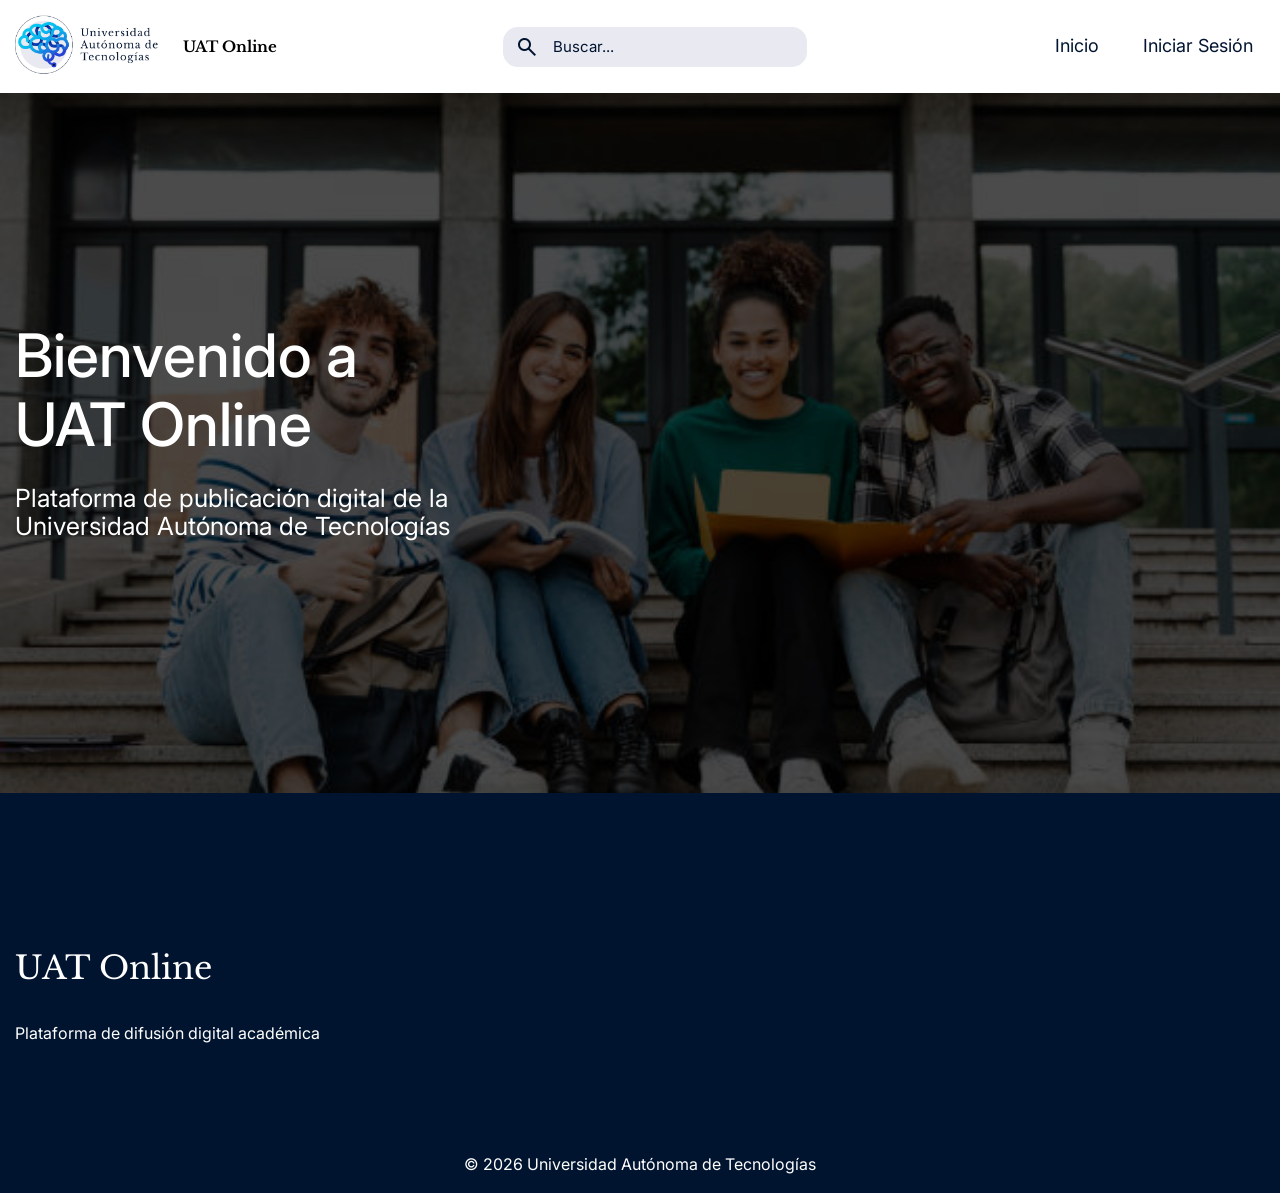
==== commit 6dfa8ff4: "Recreacion de Recursos" ====
--- a/frontend/index.html
+++ b/frontend/index.html
@@ -13,6 +13,7 @@
     <link rel="preconnect" href="https://fonts.gstatic.com" crossorigin>
     <link href="https://fonts.googleapis.com/css2?family=Inter:ital,opsz,wght@0,14..32,100..900;1,14..32,100..900&family=Libre+Baskerville:ital,wght@0,400..700;1,400..700&display=swap" rel="stylesheet">  
     <link rel="stylesheet" href="https://fonts.googleapis.com/css2?family=Material+Symbols+Outlined:opsz,wght,FILL,GRAD@24,400,0,0&icon_names=search" />
+    <link rel="stylesheet" href="https://fonts.googleapis.com/css2?family=Material+Symbols+Outlined:opsz,wght,FILL,GRAD@20..48,100..700,0..1,-50..200" />
     
     <link rel="preload" href="css/styles.css" as="style">
     <link rel="stylesheet" href="css/styles.css">
@@ -24,8 +25,10 @@
         <div class="nav-bg">
 
             <!-- Logo -->
-            <div class="logo" href="index.html">
-                <img src="img/logo/LogoPrincipalTexto(fondo blanco).png" alt="Logo de la empresa">
+            <div class="logo">
+                <a href="index.html">
+                  <img src="img/logo/LogoPrincipalTexto(fondo blanco).png" alt="Logo de la universidad">
+                </a>
                 <p>UAT Online</p>
             </div>
             
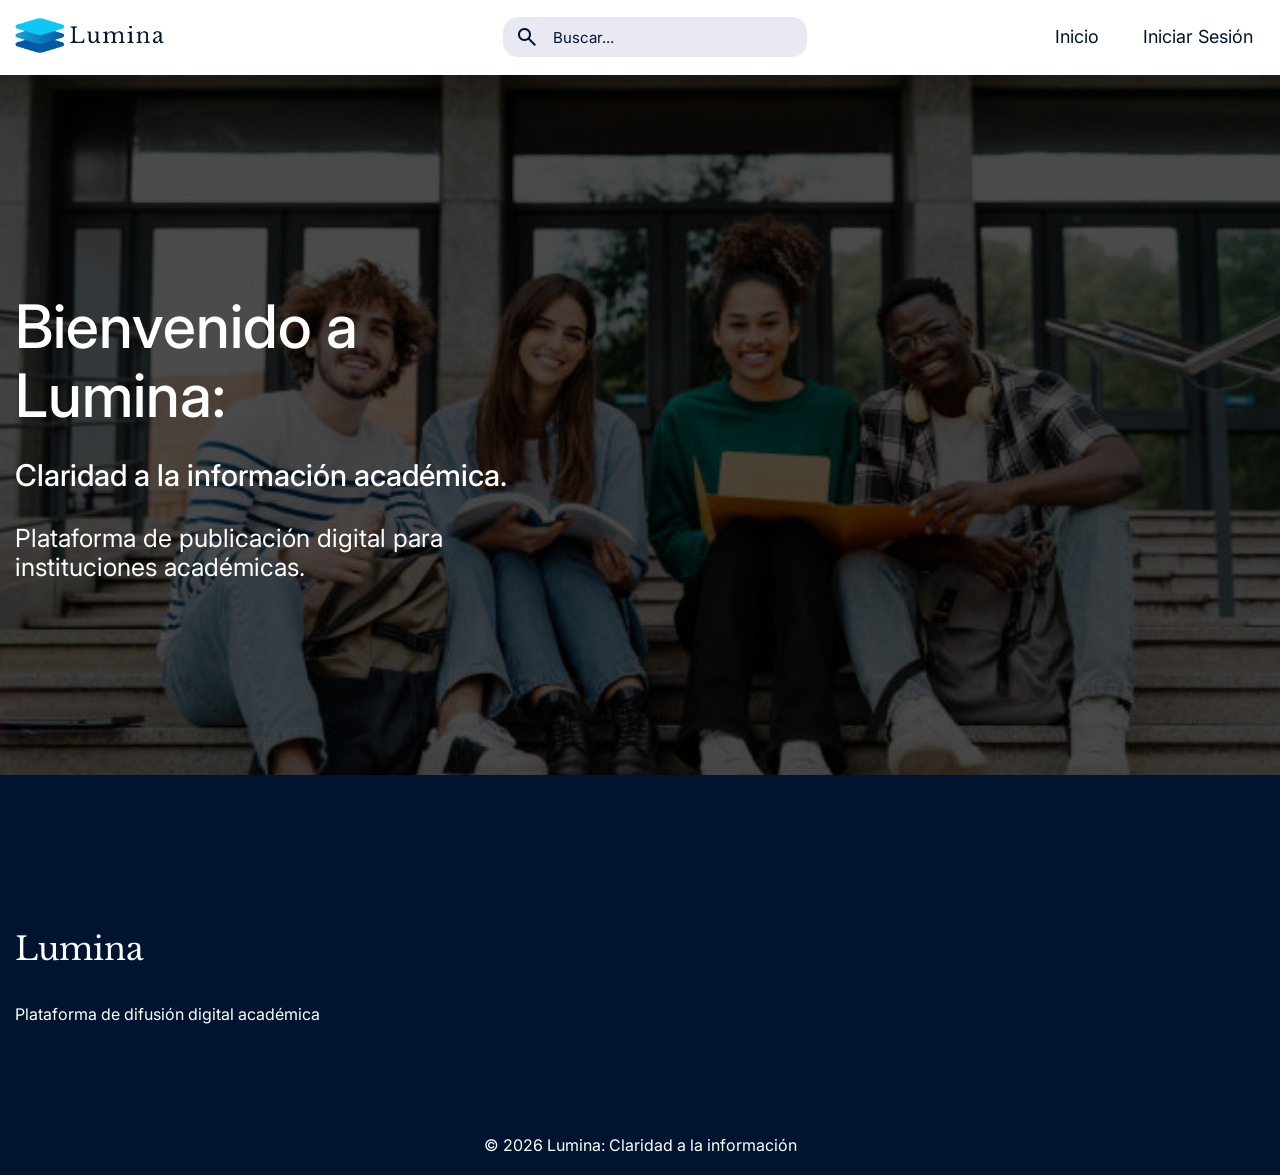
==== commit 004bb41f: "Cambio de logos" ====
--- a/frontend/index.html
+++ b/frontend/index.html
@@ -4,8 +4,8 @@
     <meta charset="UTF-8">
     <meta name="viewport" content="width=device-width, initial-scale=1.0">
 
-    <link rel="icon" type="image/png" href="img/logo/LogoPrincipal(fondo negro).png">
-    <title>UAT Online - Inicio</title>
+    <link rel="icon" type="image/png" href="img/logo/Logo Lumina - Sin texto.png">
+    <title>Lumina - Inicio</title>
 
     <link rel="preload" href="css/normalize.css" as="style">
     <link rel="stylesheet" href="css/normalize.css">
@@ -13,7 +13,6 @@
     <link rel="preconnect" href="https://fonts.gstatic.com" crossorigin>
     <link href="https://fonts.googleapis.com/css2?family=Inter:ital,opsz,wght@0,14..32,100..900;1,14..32,100..900&family=Libre+Baskerville:ital,wght@0,400..700;1,400..700&display=swap" rel="stylesheet">  
     <link rel="stylesheet" href="https://fonts.googleapis.com/css2?family=Material+Symbols+Outlined:opsz,wght,FILL,GRAD@24,400,0,0&icon_names=search" />
-    <link rel="stylesheet" href="https://fonts.googleapis.com/css2?family=Material+Symbols+Outlined:opsz,wght,FILL,GRAD@20..48,100..700,0..1,-50..200" />
     
     <link rel="preload" href="css/styles.css" as="style">
     <link rel="stylesheet" href="css/styles.css">
@@ -27,9 +26,8 @@
             <!-- Logo -->
             <div class="logo">
                 <a href="index.html">
-                  <img src="img/logo/LogoPrincipalTexto(fondo blanco).png" alt="Logo de la universidad">
+                  <img src="img/logo/Logo Lumina (Fondo Blanco) Horizontal - Sin eslogan.png" alt="Logo de la universidad">
                 </a>
-                <p>UAT Online</p>
             </div>
             
             <!-- Barra de búsqueda -->
@@ -50,8 +48,8 @@
     <section class="uni">
         <section class="contenido-uni">
             <div class="ubicacion">
-                <h2>Bienvenido a<br>UAT Online</h2>
-                <p>Plataforma de publicación digital de la<br>Universidad Autónoma de Tecnologías</p>
+                <h2>Bienvenido a<br>Lumina: <br><span>Claridad a la información académica.</span></h2>
+                <p>Plataforma de publicación digital para<br>instituciones académicas.</p>
             </div> 
         </section>
     </section>
@@ -73,11 +71,42 @@
     </main>
 
 </body>
+
 <footer class="footer">
     <section class="contenido-footer">
-        <h1>UAT Online</h1>
+        <h1>Lumina</h1>
         <p>Plataforma de difusión digital académica</p>
     </section>
-    <p class="copy">© 2026 Universidad Autónoma de Tecnologías</p>
+    <p class="copy">© 2026 Lumina: Claridad a la información</p>
 </footer>
+
+<script>
+document.addEventListener('DOMContentLoaded', () => {
+    const nav = document.querySelector('.nav-principal'); // Seleccionamos tu nav actual
+    const estaLogueado = localStorage.getItem('sesion_activa');
+
+    if (estaLogueado === 'true') {
+        // Si el usuario ya entró, mostramos todo
+        nav.innerHTML = `
+            <a href="index.html">Inicio</a>
+            <a href="avisos.html">Avisos</a>
+            <a href="recursos.html">Recursos</a>
+            <a href="cuenta.html">Cuenta</a>
+        `;
+
+        // Lógica para el botón de salir
+        document.getElementById('btn-salir').addEventListener('click', (e) => {
+            e.preventDefault();
+            localStorage.removeItem('sesion_activa');
+            window.location.reload(); // Recarga para volver al menú de invitado
+        });
+    } else {
+        // Si es un invitado, solo ve Inicio e Iniciar Sesión
+        nav.innerHTML = `
+            <a href="index.html">Inicio</a>
+            <a href="login.html">Iniciar Sesión</a>
+        `;
+    }
+});
+</script>
 </html>
--- a/frontend/css/styles.css
+++ b/frontend/css/styles.css
@@ -1,6 +1,7 @@
 :root {
     --blanco: #ffffff;
     --gris-claro: #e9e9f1;
+    --fondo: #f4f4f4;
     --negro: #000000;
     --azul-logo: #001430;
     --celeste-bri: #00e3f8;
@@ -56,7 +57,7 @@
 }
 
 .logo img {
-    height: 6rem;
+    height: 3.5rem;
     width: auto;
 }
 
@@ -184,7 +185,13 @@
 .contenido-uni h2 {
     font-size: 3.5rem;
     font-weight: 500;
-    margin: 0;
+    margin-bottom: 0;
+    padding-bottom: 0;
+}
+
+.contenido-uni h2 span {
+    font-size: 3rem;
+    margin-top: 0;
 }
 
 @media (min-width: 768px) {
--- a/frontend/css/styles.css
+++ b/frontend/css/styles.css
@@ -1,6 +1,7 @@
 :root {
     --blanco: #ffffff;
     --gris-claro: #e9e9f1;
+    --fondo: #f4f4f4;
     --negro: #000000;
     --azul-logo: #001430;
     --celeste-bri: #00e3f8;
@@ -56,7 +57,7 @@
 }
 
 .logo img {
-    height: 6rem;
+    height: 3.5rem;
     width: auto;
 }
 
@@ -184,7 +185,13 @@
 .contenido-uni h2 {
     font-size: 3.5rem;
     font-weight: 500;
-    margin: 0;
+    margin-bottom: 0;
+    padding-bottom: 0;
+}
+
+.contenido-uni h2 span {
+    font-size: 3rem;
+    margin-top: 0;
 }
 
 @media (min-width: 768px) {
